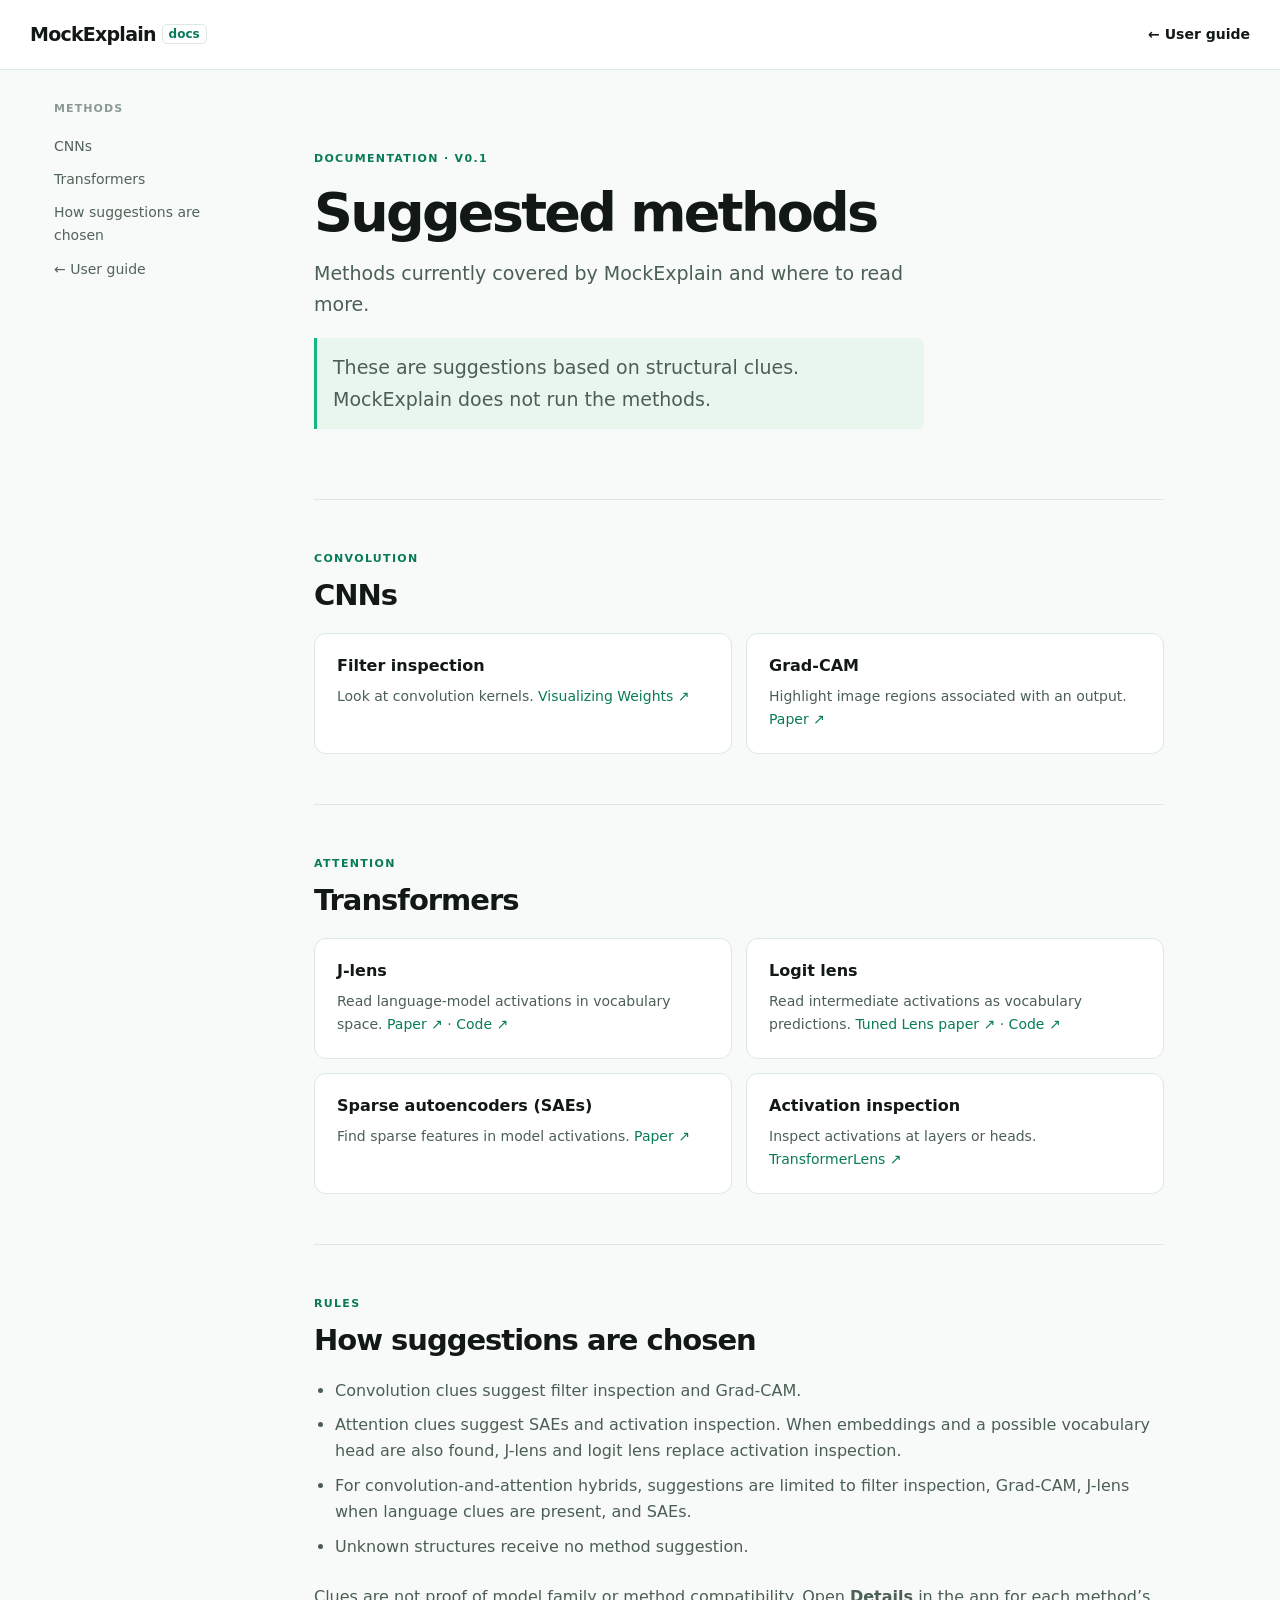
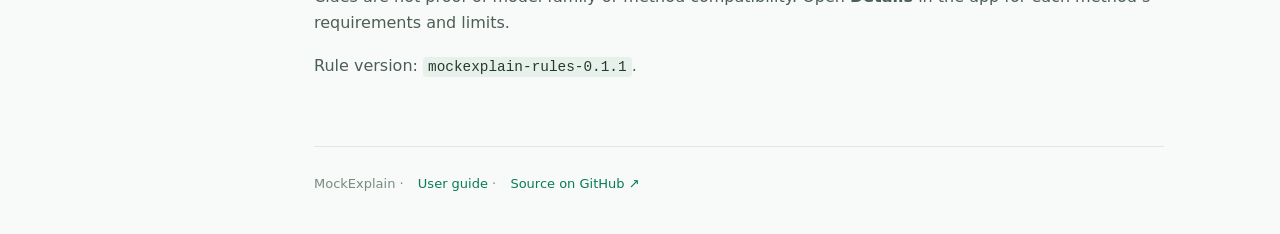
==== docs/methods.html @ 0af0177d "Document suggested interpretability methods" ====
<!doctype html>
<html lang="en">
<head>
  <meta charset="utf-8">
  <meta name="viewport" content="width=device-width, initial-scale=1">
  <meta name="theme-color" content="#f7faf8">
  <meta name="description" content="Interpretability methods currently suggested by MockExplain.">
  <title>Suggested methods · MockExplain</title>
  <link rel="stylesheet" href="style.css">
</head>
<body>
  <header class="topbar">
    <a class="brand" href="index.html">MockExplain <span>docs</span></a>
    <a href="index.html">← User guide</a>
  </header>
  <div class="layout" id="top">
    <nav aria-label="On this page">
      <p>Methods</p>
      <a href="#cnn">CNNs</a>
      <a href="#transformers">Transformers</a>
      <a href="#selection">How suggestions are chosen</a>
      <a href="index.html">← User guide</a>
    </nav>
    <main>
      <section class="intro">
        <div class="eyebrow">DOCUMENTATION · V0.1</div>
        <h1>Suggested methods</h1>
        <p>Methods currently covered by MockExplain and where to read more.</p>
        <p class="note">These are suggestions based on structural clues. MockExplain does not run the methods.</p>
      </section>
      <section id="cnn">
        <div class="section-label">CONVOLUTION</div><h2>CNNs</h2>
        <div class="feature-grid">
          <article><h3>Filter inspection</h3><p>Look at convolution kernels. <a href="https://distill.pub/2020/circuits/visualizing-weights/">Visualizing Weights ↗</a></p></article>
          <article><h3>Grad-CAM</h3><p>Highlight image regions associated with an output. <a href="https://arxiv.org/abs/1610.02391">Paper ↗</a></p></article>
        </div>
      </section>
      <section id="transformers">
        <div class="section-label">ATTENTION</div><h2>Transformers</h2>
        <div class="feature-grid">
          <article><h3>J-lens</h3><p>Read language-model activations in vocabulary space. <a href="https://arxiv.org/abs/2607.15495">Paper ↗</a> · <a href="https://github.com/anthropics/jacobian-lens">Code ↗</a></p></article>
          <article><h3>Logit lens</h3><p>Read intermediate activations as vocabulary predictions. <a href="https://arxiv.org/abs/2303.08112">Tuned Lens paper ↗</a> · <a href="https://github.com/AlignmentResearch/tuned-lens/blob/main/tuned_lens/nn/lenses.py">Code ↗</a></p></article>
          <article><h3>Sparse autoencoders (SAEs)</h3><p>Find sparse features in model activations. <a href="https://arxiv.org/abs/2309.08600">Paper ↗</a></p></article>
          <article><h3>Activation inspection</h3><p>Inspect activations at layers or heads. <a href="https://github.com/TransformerLensOrg/TransformerLens">TransformerLens ↗</a></p></article>
        </div>
      </section>
      <section id="selection">
        <div class="section-label">RULES</div><h2>How suggestions are chosen</h2>
        <ul>
          <li>Convolution clues suggest filter inspection and Grad-CAM.</li>
          <li>Attention clues suggest SAEs and activation inspection. When embeddings and a possible vocabulary head are also found, J-lens and logit lens replace activation inspection.</li>
          <li>For convolution-and-attention hybrids, suggestions are limited to filter inspection, Grad-CAM, J-lens when language clues are present, and SAEs.</li>
          <li>Unknown structures receive no method suggestion.</li>
        </ul>
        <p>Clues are not proof of model family or method compatibility. Open <strong>Details</strong> in the app for each method’s requirements and limits.</p>
        <p>Rule version: <code>mockexplain-rules-0.1.1</code>.</p>
      </section>
      <footer>MockExplain · <a href="index.html">User guide</a> · <a href="https://github.com/phamtrongthang123/MockExplain">Source on GitHub ↗</a></footer>
    </main>
  </div>
</body>
</html>
---- docs/style.css ----
:root{color-scheme:light;--ink:#111815;--muted:#607068;--green:#087b58;--line:#dce8e0;--bg:#f7faf8}*{box-sizing:border-box}html{scroll-behavior:smooth;scroll-padding-top:5rem}body{margin:0;background:var(--bg);color:var(--ink);font:16px/1.65 system-ui,-apple-system,BlinkMacSystemFont,"Segoe UI",sans-serif}a{color:var(--green);text-decoration:none}a:hover{text-decoration:underline}.topbar{height:70px;background:#fff;border-bottom:1px solid var(--line);display:flex;align-items:center;justify-content:space-between;padding:0 max(24px,calc((100vw - 1220px)/2));position:sticky;top:0;z-index:1}.topbar>a:last-child{font-size:14px;font-weight:650;color:var(--ink)}.brand{font-weight:800;font-size:19px;letter-spacing:-.04em;color:var(--ink)}.brand span{color:var(--green);font-size:12px;letter-spacing:0;font-weight:700;border:1px solid var(--line);border-radius:5px;padding:2px 6px;vertical-align:middle}.layout{max-width:1220px;margin:auto;display:grid;grid-template-columns:190px minmax(0,1fr);gap:70px;padding:0 24px}nav{position:sticky;top:100px;align-self:start;display:flex;flex-direction:column;gap:10px;font-size:14px}nav p{color:#8b9a92;font-weight:700;font-size:11px;letter-spacing:.1em;text-transform:uppercase;margin:0 0 7px}nav a{color:#52635a}main{max-width:850px;min-width:0}section{padding:50px 0;border-bottom:1px solid var(--line)}section.intro{padding:80px 0 70px}.eyebrow,.section-label{font-size:11px;font-weight:750;letter-spacing:.12em;color:var(--green)}h1{font-size:clamp(34px,5vw,54px);line-height:1.1;letter-spacing:-.05em;margin:15px 0}h2{font-size:29px;line-height:1.2;letter-spacing:-.035em;margin:10px 0 20px}h3{font-size:16px;line-height:1.3;margin:0 0 8px}p{margin:0 0 16px;color:#4c5f54}.intro>p{font-size:19px;max-width:610px}.actions{display:flex;gap:10px;flex-wrap:wrap;margin-top:28px}.button{display:inline-flex;gap:24px;align-items:center;background:white;border:1px solid #d3e2d8;border-radius:8px;color:var(--ink);font-size:14px;font-weight:700;padding:10px 16px}.button:hover{text-decoration:none;border-color:#8ab7a1}.button.primary{background:#10b981;color:#092d21;border-color:#10b981}.feature-grid{display:grid;grid-template-columns:repeat(2,minmax(0,1fr));gap:14px}.feature-grid article{border:1px solid var(--line);border-radius:12px;background:#fff;padding:22px}.feature-grid article span{font-size:12px;font-weight:750;color:var(--green);display:block;margin-bottom:15px}.feature-grid p{font-size:14px;margin:0}.note{background:#e9f6ee;border-left:3px solid #10b981;padding:14px 16px;border-radius:0 7px 7px 0;margin:18px 0 0;font-size:14px}pre{overflow:auto;background:#18251e;color:#e6f8ec;padding:20px;border-radius:10px;font-size:14px;line-height:1.8;margin:18px 0}code{font-family:ui-monospace,SFMono-Regular,Consolas,monospace;font-size:.9em}p code,li code{background:#e8f0eb;padding:2px 5px;border-radius:4px;color:#213c2c}kbd{font:inherit;font-size:.8em;background:white;border:1px solid #cfded3;border-radius:4px;padding:2px 5px}.steps{display:grid;gap:22px}.steps article{display:grid;grid-template-columns:34px 1fr;gap:14px}.step-number{height:30px;width:30px;display:grid;place-items:center;border-radius:8px;background:#e5f4eb;color:var(--green);font-size:13px;font-weight:800}.steps p:last-child{margin-bottom:0}ul{padding-left:21px;color:#4c5f54}li{padding:0 0 8px}footer{padding:26px 0 40px;font-size:13px;color:#788b7f}footer a{margin-left:10px}@media(max-width:700px){.topbar{height:60px}.layout{display:block;padding:0 20px}nav{position:static;display:flex;flex-direction:row;overflow:auto;white-space:nowrap;gap:16px;padding-top:20px}nav p{display:none}section.intro{padding:48px 0}section{padding:38px 0}.feature-grid{grid-template-columns:1fr}h1{font-size:38px}.intro>p{font-size:17px}}
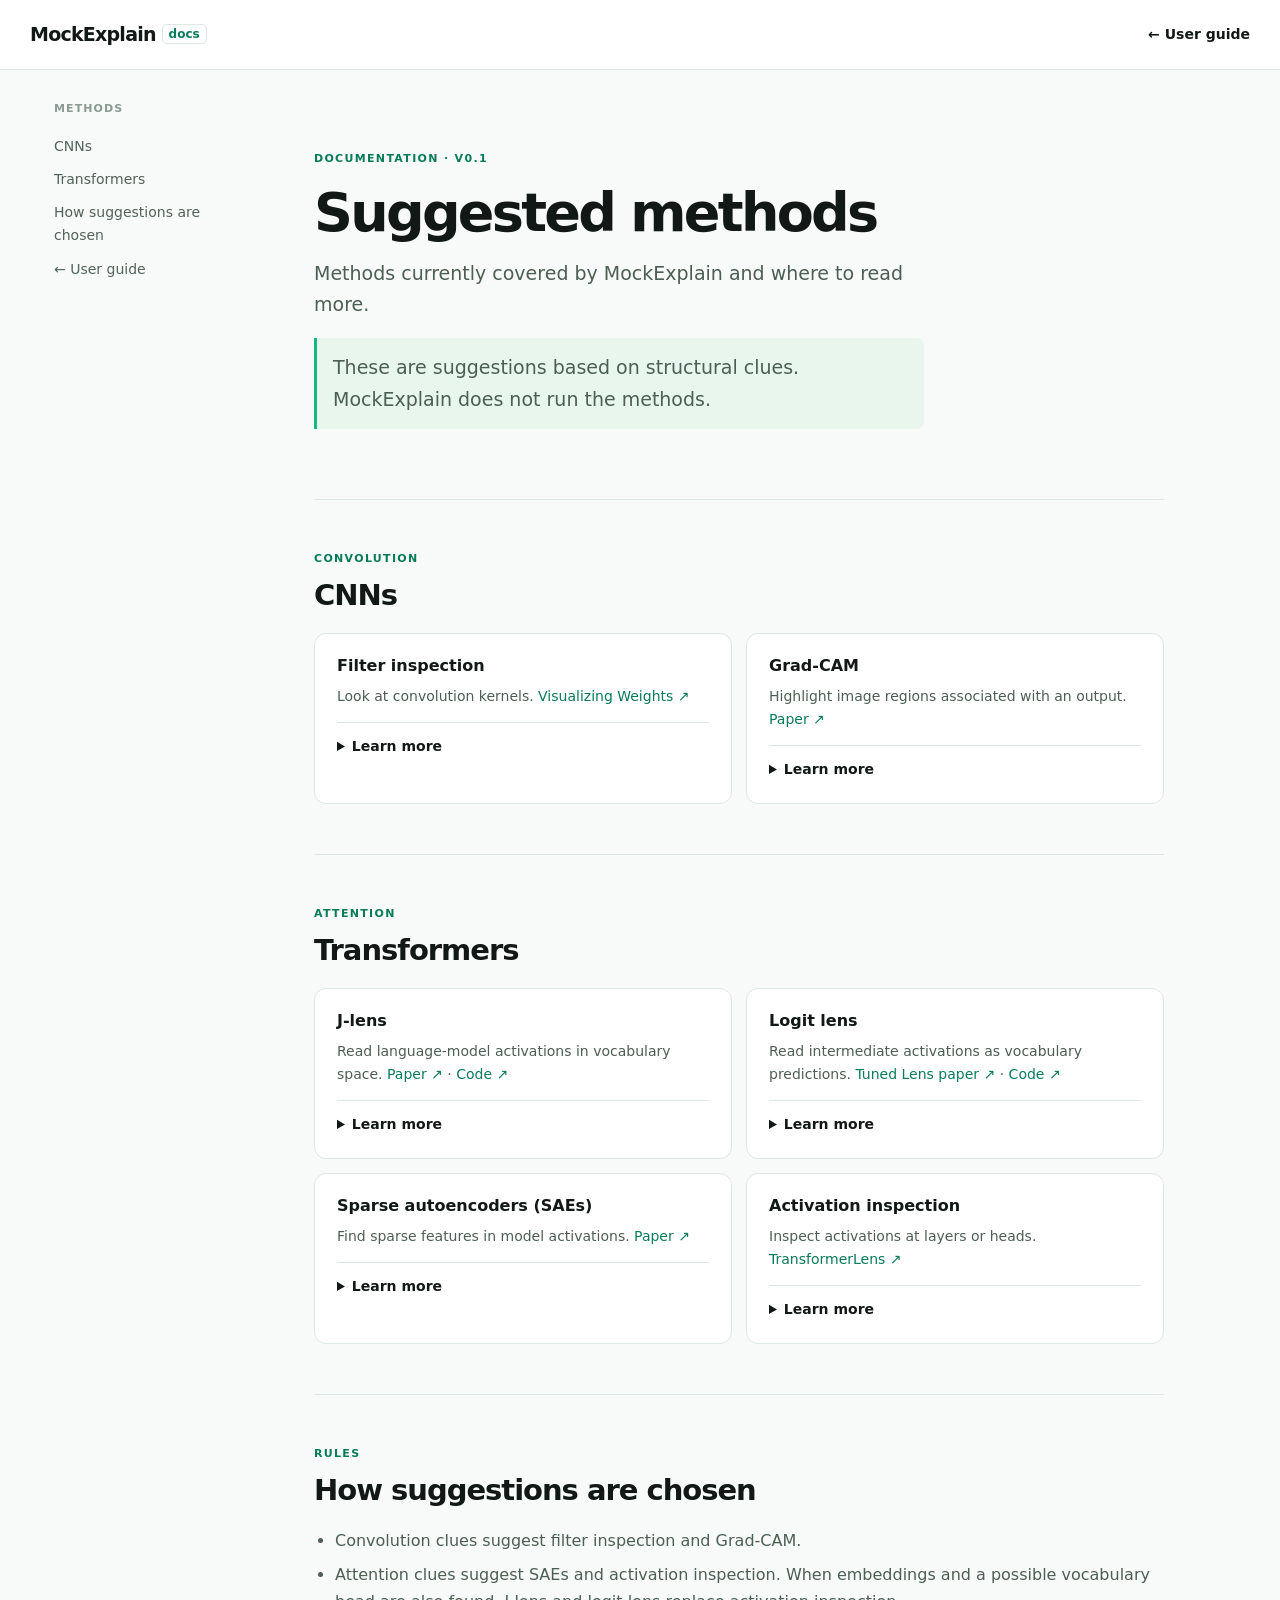
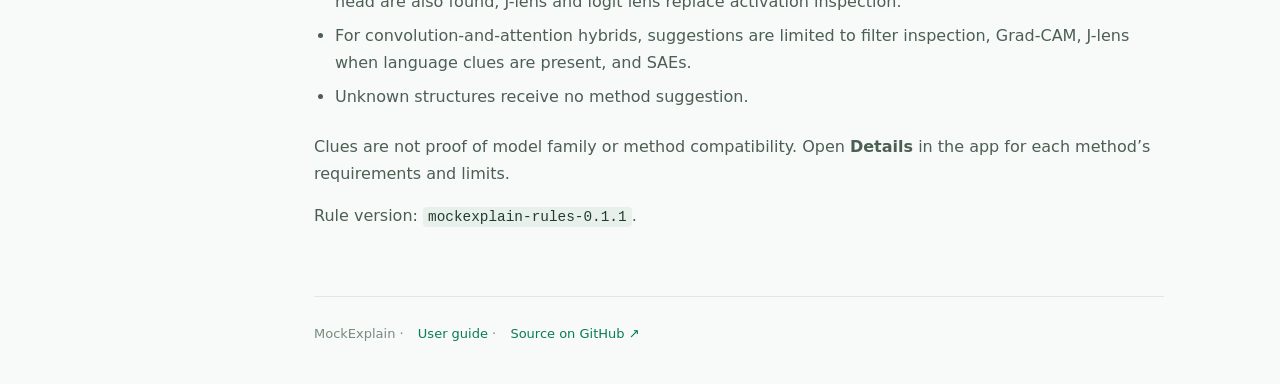
==== commit 4c74e4ea: "Explain suggested methods in documentation" ====
--- a/docs/methods.html
+++ b/docs/methods.html
@@ -31,17 +31,35 @@
       <section id="cnn">
         <div class="section-label">CONVOLUTION</div><h2>CNNs</h2>
         <div class="feature-grid">
-          <article><h3>Filter inspection</h3><p>Look at convolution kernels. <a href="https://distill.pub/2020/circuits/visualizing-weights/">Visualizing Weights ↗</a></p></article>
-          <article><h3>Grad-CAM</h3><p>Highlight image regions associated with an output. <a href="https://arxiv.org/abs/1610.02391">Paper ↗</a></p></article>
+          <article>
+            <h3>Filter inspection</h3><p>Look at convolution kernels. <a href="https://distill.pub/2020/circuits/visualizing-weights/">Visualizing Weights ↗</a></p>
+            <details><summary>Learn more</summary><p>A convolution filter is a small set of weights applied across an input. Visualizing first-layer filters can reveal patterns such as edges or colors. Later filters combine learned features and are harder to interpret by looking at weights alone.</p><p><strong>Needs:</strong> Convolution weights and their layout; no example input is required.</p></details>
+          </article>
+          <article>
+            <h3>Grad-CAM</h3><p>Highlight image regions associated with an output. <a href="https://arxiv.org/abs/1610.02391">Paper ↗</a></p>
+            <details><summary>Learn more</summary><p>For a chosen image and output, Grad-CAM uses gradients to weight convolutional feature maps and produces a heatmap. For example, it can show which parts of a photo are associated with a “cat” score.</p><p><strong>Needs:</strong> A runnable model, input, target output, feature maps, and gradients. The map is coarse and does not prove causation.</p></details>
+          </article>
         </div>
       </section>
       <section id="transformers">
         <div class="section-label">ATTENTION</div><h2>Transformers</h2>
         <div class="feature-grid">
-          <article><h3>J-lens</h3><p>Read language-model activations in vocabulary space. <a href="https://arxiv.org/abs/2607.15495">Paper ↗</a> · <a href="https://github.com/anthropics/jacobian-lens">Code ↗</a></p></article>
-          <article><h3>Logit lens</h3><p>Read intermediate activations as vocabulary predictions. <a href="https://arxiv.org/abs/2303.08112">Tuned Lens paper ↗</a> · <a href="https://github.com/AlignmentResearch/tuned-lens/blob/main/tuned_lens/nn/lenses.py">Code ↗</a></p></article>
-          <article><h3>Sparse autoencoders (SAEs)</h3><p>Find sparse features in model activations. <a href="https://arxiv.org/abs/2309.08600">Paper ↗</a></p></article>
-          <article><h3>Activation inspection</h3><p>Inspect activations at layers or heads. <a href="https://github.com/TransformerLensOrg/TransformerLens">TransformerLens ↗</a></p></article>
+          <article>
+            <h3>J-lens</h3><p>Read language-model activations in vocabulary space. <a href="https://arxiv.org/abs/2607.15495">Paper ↗</a> · <a href="https://github.com/anthropics/jacobian-lens">Code ↗</a></p>
+            <details><summary>Learn more</summary><p>The Jacobian lens maps an intermediate activation toward the model’s output space using an average of how later layers respond to small changes. It then ranks vocabulary tokens associated with that activation.</p><p><strong>Needs:</strong> A compatible model, tokenizer, input, activations, and a fitted lens. Its token readout is approximate and may miss concepts that span multiple tokens.</p></details>
+          </article>
+          <article>
+            <h3>Logit lens</h3><p>Read intermediate activations as vocabulary predictions. <a href="https://arxiv.org/abs/2303.08112">Tuned Lens paper ↗</a> · <a href="https://github.com/AlignmentResearch/tuned-lens/blob/main/tuned_lens/nn/lenses.py">Code ↗</a></p>
+            <details><summary>Learn more</summary><p>The logit lens applies the model’s output readout to an intermediate layer, giving a vocabulary distribution at that point. Comparing layers can show how a possible next-token prediction changes.</p><p><strong>Needs:</strong> A runnable language model, input, activations, and compatible output readout. Intermediate layers may use a different representation, so the readout can mislead. A tuned lens trains a separate translator to address this.</p></details>
+          </article>
+          <article>
+            <h3>Sparse autoencoders (SAEs)</h3><p>Find sparse features in model activations. <a href="https://arxiv.org/abs/2309.08600">Paper ↗</a></p>
+            <details><summary>Learn more</summary><p>An SAE learns to reconstruct activations using a larger set of features, with only a few active at once. Looking at examples that activate a feature can help a researcher form a hypothesis about what it represents.</p><p><strong>Needs:</strong> Representative activations and an SAE trained for the model and layer, or new training. Features can be ambiguous and depend on the training data.</p></details>
+          </article>
+          <article>
+            <h3>Activation inspection</h3><p>Inspect activations at layers or heads. <a href="https://github.com/TransformerLensOrg/TransformerLens">TransformerLens ↗</a></p>
+            <details><summary>Learn more</summary><p>Run inputs through the model and record intermediate values, such as layer activations or attention patterns. Comparing examples may reveal where a pattern appears or changes.</p><p><strong>Needs:</strong> A runnable model, representative inputs, and access to its internal activations. A pattern alone does not establish what caused the output.</p></details>
+          </article>
         </div>
       </section>
       <section id="selection">
--- a/docs/style.css
+++ b/docs/style.css
@@ -1 +1,2 @@
 :root{color-scheme:light;--ink:#111815;--muted:#607068;--green:#087b58;--line:#dce8e0;--bg:#f7faf8}*{box-sizing:border-box}html{scroll-behavior:smooth;scroll-padding-top:5rem}body{margin:0;background:var(--bg);color:var(--ink);font:16px/1.65 system-ui,-apple-system,BlinkMacSystemFont,"Segoe UI",sans-serif}a{color:var(--green);text-decoration:none}a:hover{text-decoration:underline}.topbar{height:70px;background:#fff;border-bottom:1px solid var(--line);display:flex;align-items:center;justify-content:space-between;padding:0 max(24px,calc((100vw - 1220px)/2));position:sticky;top:0;z-index:1}.topbar>a:last-child{font-size:14px;font-weight:650;color:var(--ink)}.brand{font-weight:800;font-size:19px;letter-spacing:-.04em;color:var(--ink)}.brand span{color:var(--green);font-size:12px;letter-spacing:0;font-weight:700;border:1px solid var(--line);border-radius:5px;padding:2px 6px;vertical-align:middle}.layout{max-width:1220px;margin:auto;display:grid;grid-template-columns:190px minmax(0,1fr);gap:70px;padding:0 24px}nav{position:sticky;top:100px;align-self:start;display:flex;flex-direction:column;gap:10px;font-size:14px}nav p{color:#8b9a92;font-weight:700;font-size:11px;letter-spacing:.1em;text-transform:uppercase;margin:0 0 7px}nav a{color:#52635a}main{max-width:850px;min-width:0}section{padding:50px 0;border-bottom:1px solid var(--line)}section.intro{padding:80px 0 70px}.eyebrow,.section-label{font-size:11px;font-weight:750;letter-spacing:.12em;color:var(--green)}h1{font-size:clamp(34px,5vw,54px);line-height:1.1;letter-spacing:-.05em;margin:15px 0}h2{font-size:29px;line-height:1.2;letter-spacing:-.035em;margin:10px 0 20px}h3{font-size:16px;line-height:1.3;margin:0 0 8px}p{margin:0 0 16px;color:#4c5f54}.intro>p{font-size:19px;max-width:610px}.actions{display:flex;gap:10px;flex-wrap:wrap;margin-top:28px}.button{display:inline-flex;gap:24px;align-items:center;background:white;border:1px solid #d3e2d8;border-radius:8px;color:var(--ink);font-size:14px;font-weight:700;padding:10px 16px}.button:hover{text-decoration:none;border-color:#8ab7a1}.button.primary{background:#10b981;color:#092d21;border-color:#10b981}.feature-grid{display:grid;grid-template-columns:repeat(2,minmax(0,1fr));gap:14px}.feature-grid article{border:1px solid var(--line);border-radius:12px;background:#fff;padding:22px}.feature-grid article span{font-size:12px;font-weight:750;color:var(--green);display:block;margin-bottom:15px}.feature-grid p{font-size:14px;margin:0}.note{background:#e9f6ee;border-left:3px solid #10b981;padding:14px 16px;border-radius:0 7px 7px 0;margin:18px 0 0;font-size:14px}pre{overflow:auto;background:#18251e;color:#e6f8ec;padding:20px;border-radius:10px;font-size:14px;line-height:1.8;margin:18px 0}code{font-family:ui-monospace,SFMono-Regular,Consolas,monospace;font-size:.9em}p code,li code{background:#e8f0eb;padding:2px 5px;border-radius:4px;color:#213c2c}kbd{font:inherit;font-size:.8em;background:white;border:1px solid #cfded3;border-radius:4px;padding:2px 5px}.steps{display:grid;gap:22px}.steps article{display:grid;grid-template-columns:34px 1fr;gap:14px}.step-number{height:30px;width:30px;display:grid;place-items:center;border-radius:8px;background:#e5f4eb;color:var(--green);font-size:13px;font-weight:800}.steps p:last-child{margin-bottom:0}ul{padding-left:21px;color:#4c5f54}li{padding:0 0 8px}footer{padding:26px 0 40px;font-size:13px;color:#788b7f}footer a{margin-left:10px}@media(max-width:700px){.topbar{height:60px}.layout{display:block;padding:0 20px}nav{position:static;display:flex;flex-direction:row;overflow:auto;white-space:nowrap;gap:16px;padding-top:20px}nav p{display:none}section.intro{padding:48px 0}section{padding:38px 0}.feature-grid{grid-template-columns:1fr}h1{font-size:38px}.intro>p{font-size:17px}}
+.feature-grid details{margin-top:14px;padding-top:12px;border-top:1px solid var(--line);font-size:14px}.feature-grid summary{cursor:pointer;font-weight:700;color:var(--ink)}.feature-grid details p{margin-top:12px}
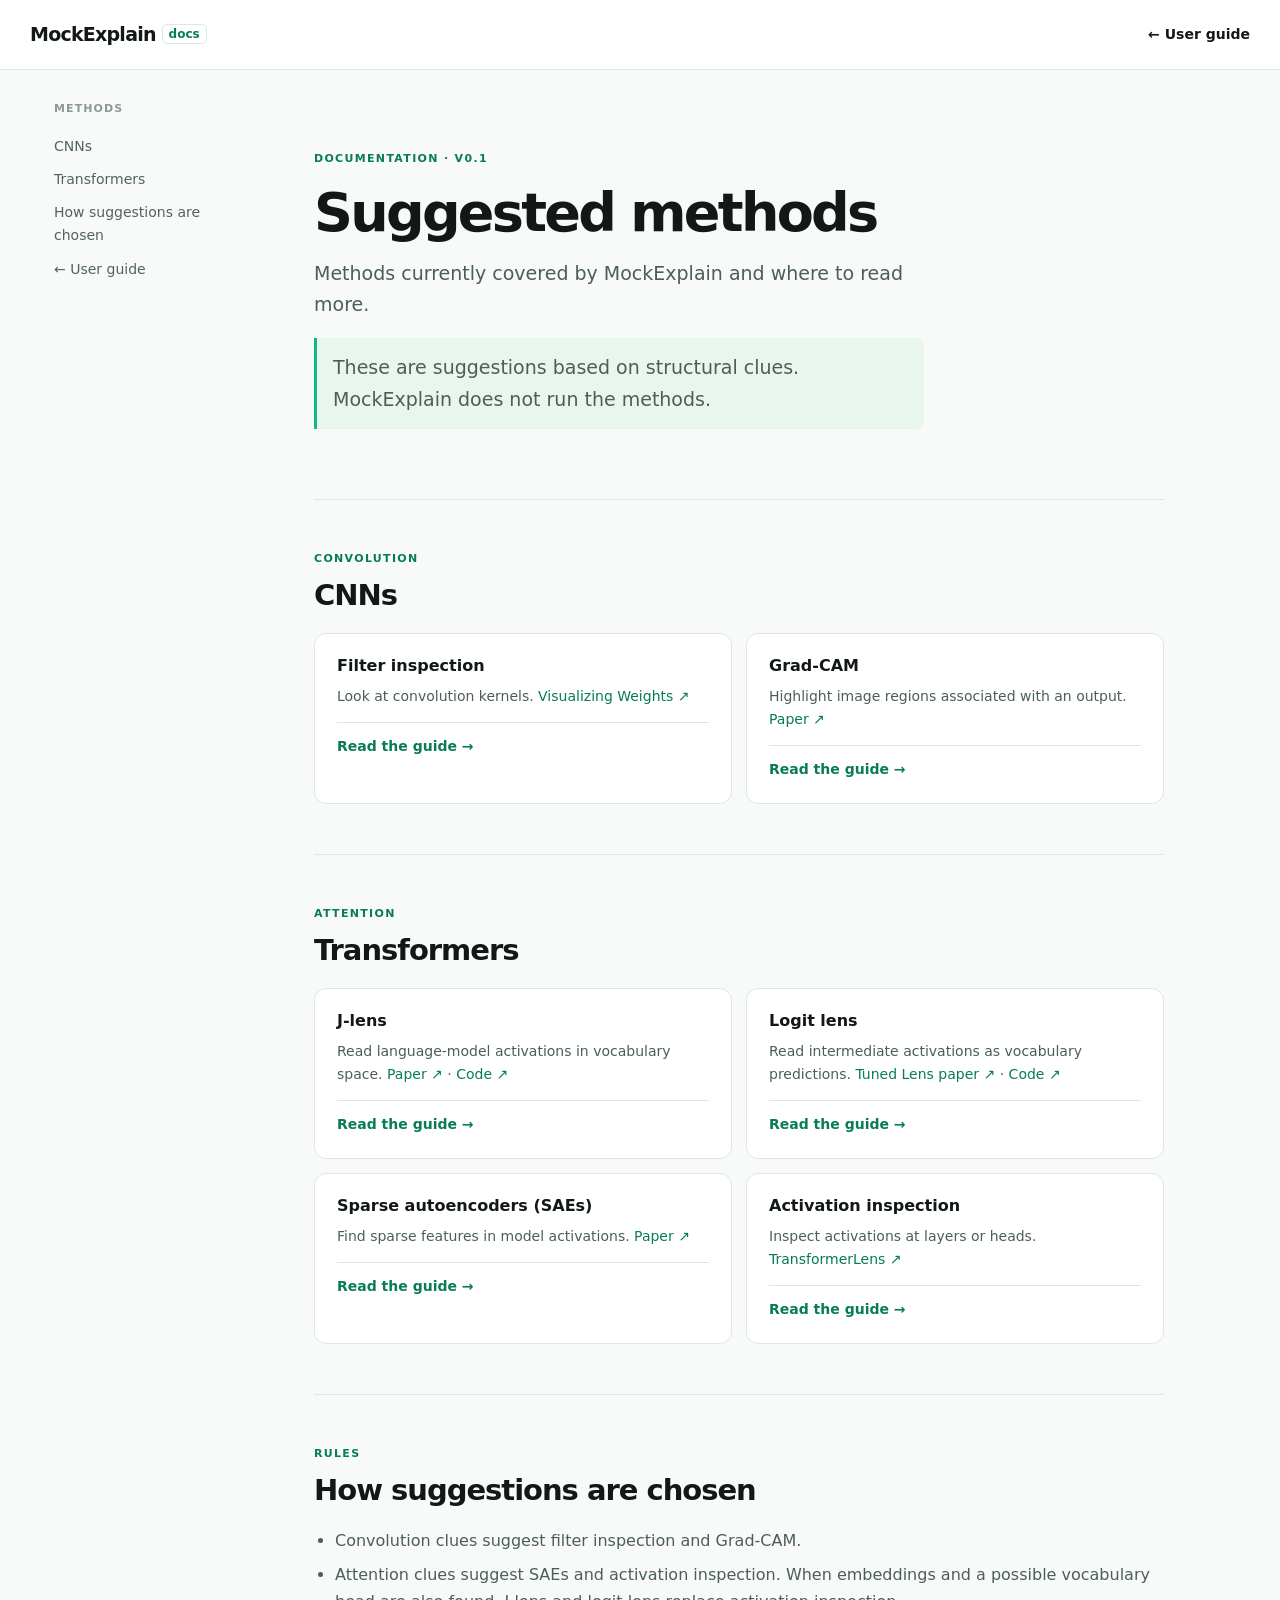
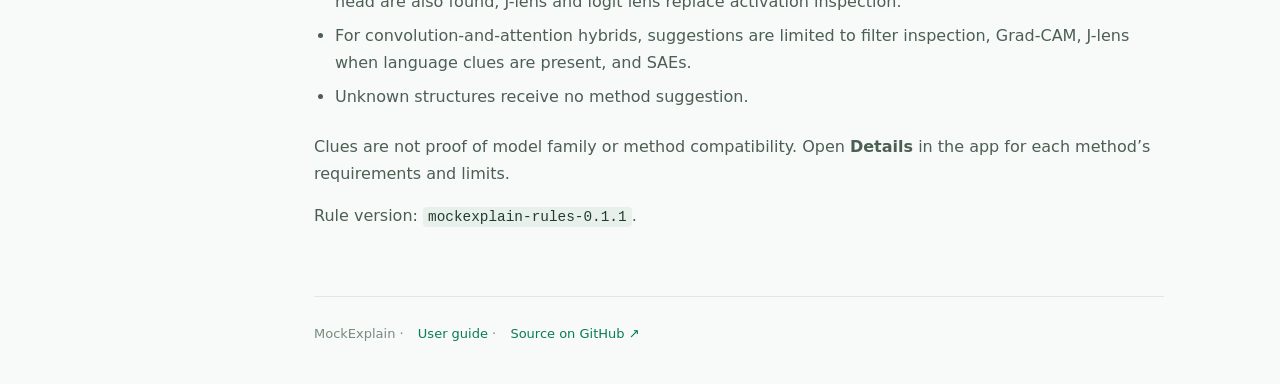
==== commit 27ee4ccd: "Add illustrated method guides with simple math" ====
--- a/docs/methods.html
+++ b/docs/methods.html
@@ -33,11 +33,11 @@
         <div class="feature-grid">
           <article>
             <h3>Filter inspection</h3><p>Look at convolution kernels. <a href="https://distill.pub/2020/circuits/visualizing-weights/">Visualizing Weights ↗</a></p>
-            <details><summary>Learn more</summary><p>A convolution filter is a small set of weights applied across an input. Visualizing first-layer filters can reveal patterns such as edges or colors. Later filters combine learned features and are harder to interpret by looking at weights alone.</p><p><strong>Needs:</strong> Convolution weights and their layout; no example input is required.</p></details>
+            <p class="article-link"><a href="methods/filter-inspection.html">Read the guide →</a></p>
           </article>
           <article>
             <h3>Grad-CAM</h3><p>Highlight image regions associated with an output. <a href="https://arxiv.org/abs/1610.02391">Paper ↗</a></p>
-            <details><summary>Learn more</summary><p>For a chosen image and output, Grad-CAM uses gradients to weight convolutional feature maps and produces a heatmap. For example, it can show which parts of a photo are associated with a “cat” score.</p><p><strong>Needs:</strong> A runnable model, input, target output, feature maps, and gradients. The map is coarse and does not prove causation.</p></details>
+            <p class="article-link"><a href="methods/grad-cam.html">Read the guide →</a></p>
           </article>
         </div>
       </section>
@@ -46,19 +46,19 @@
         <div class="feature-grid">
           <article>
             <h3>J-lens</h3><p>Read language-model activations in vocabulary space. <a href="https://arxiv.org/abs/2607.15495">Paper ↗</a> · <a href="https://github.com/anthropics/jacobian-lens">Code ↗</a></p>
-            <details><summary>Learn more</summary><p>The Jacobian lens maps an intermediate activation toward the model’s output space using an average of how later layers respond to small changes. It then ranks vocabulary tokens associated with that activation.</p><p><strong>Needs:</strong> A compatible model, tokenizer, input, activations, and a fitted lens. Its token readout is approximate and may miss concepts that span multiple tokens.</p></details>
+            <p class="article-link"><a href="methods/j-lens.html">Read the guide →</a></p>
           </article>
           <article>
             <h3>Logit lens</h3><p>Read intermediate activations as vocabulary predictions. <a href="https://arxiv.org/abs/2303.08112">Tuned Lens paper ↗</a> · <a href="https://github.com/AlignmentResearch/tuned-lens/blob/main/tuned_lens/nn/lenses.py">Code ↗</a></p>
-            <details><summary>Learn more</summary><p>The logit lens applies the model’s output readout to an intermediate layer, giving a vocabulary distribution at that point. Comparing layers can show how a possible next-token prediction changes.</p><p><strong>Needs:</strong> A runnable language model, input, activations, and compatible output readout. Intermediate layers may use a different representation, so the readout can mislead. A tuned lens trains a separate translator to address this.</p></details>
+            <p class="article-link"><a href="methods/logit-lens.html">Read the guide →</a></p>
           </article>
           <article>
             <h3>Sparse autoencoders (SAEs)</h3><p>Find sparse features in model activations. <a href="https://arxiv.org/abs/2309.08600">Paper ↗</a></p>
-            <details><summary>Learn more</summary><p>An SAE learns to reconstruct activations using a larger set of features, with only a few active at once. Looking at examples that activate a feature can help a researcher form a hypothesis about what it represents.</p><p><strong>Needs:</strong> Representative activations and an SAE trained for the model and layer, or new training. Features can be ambiguous and depend on the training data.</p></details>
+            <p class="article-link"><a href="methods/sparse-autoencoders.html">Read the guide →</a></p>
           </article>
           <article>
             <h3>Activation inspection</h3><p>Inspect activations at layers or heads. <a href="https://github.com/TransformerLensOrg/TransformerLens">TransformerLens ↗</a></p>
-            <details><summary>Learn more</summary><p>Run inputs through the model and record intermediate values, such as layer activations or attention patterns. Comparing examples may reveal where a pattern appears or changes.</p><p><strong>Needs:</strong> A runnable model, representative inputs, and access to its internal activations. A pattern alone does not establish what caused the output.</p></details>
+            <p class="article-link"><a href="methods/activation-inspection.html">Read the guide →</a></p>
           </article>
         </div>
       </section>
--- a/docs/style.css
+++ b/docs/style.css
@@ -1,2 +1,3 @@
 :root{color-scheme:light;--ink:#111815;--muted:#607068;--green:#087b58;--line:#dce8e0;--bg:#f7faf8}*{box-sizing:border-box}html{scroll-behavior:smooth;scroll-padding-top:5rem}body{margin:0;background:var(--bg);color:var(--ink);font:16px/1.65 system-ui,-apple-system,BlinkMacSystemFont,"Segoe UI",sans-serif}a{color:var(--green);text-decoration:none}a:hover{text-decoration:underline}.topbar{height:70px;background:#fff;border-bottom:1px solid var(--line);display:flex;align-items:center;justify-content:space-between;padding:0 max(24px,calc((100vw - 1220px)/2));position:sticky;top:0;z-index:1}.topbar>a:last-child{font-size:14px;font-weight:650;color:var(--ink)}.brand{font-weight:800;font-size:19px;letter-spacing:-.04em;color:var(--ink)}.brand span{color:var(--green);font-size:12px;letter-spacing:0;font-weight:700;border:1px solid var(--line);border-radius:5px;padding:2px 6px;vertical-align:middle}.layout{max-width:1220px;margin:auto;display:grid;grid-template-columns:190px minmax(0,1fr);gap:70px;padding:0 24px}nav{position:sticky;top:100px;align-self:start;display:flex;flex-direction:column;gap:10px;font-size:14px}nav p{color:#8b9a92;font-weight:700;font-size:11px;letter-spacing:.1em;text-transform:uppercase;margin:0 0 7px}nav a{color:#52635a}main{max-width:850px;min-width:0}section{padding:50px 0;border-bottom:1px solid var(--line)}section.intro{padding:80px 0 70px}.eyebrow,.section-label{font-size:11px;font-weight:750;letter-spacing:.12em;color:var(--green)}h1{font-size:clamp(34px,5vw,54px);line-height:1.1;letter-spacing:-.05em;margin:15px 0}h2{font-size:29px;line-height:1.2;letter-spacing:-.035em;margin:10px 0 20px}h3{font-size:16px;line-height:1.3;margin:0 0 8px}p{margin:0 0 16px;color:#4c5f54}.intro>p{font-size:19px;max-width:610px}.actions{display:flex;gap:10px;flex-wrap:wrap;margin-top:28px}.button{display:inline-flex;gap:24px;align-items:center;background:white;border:1px solid #d3e2d8;border-radius:8px;color:var(--ink);font-size:14px;font-weight:700;padding:10px 16px}.button:hover{text-decoration:none;border-color:#8ab7a1}.button.primary{background:#10b981;color:#092d21;border-color:#10b981}.feature-grid{display:grid;grid-template-columns:repeat(2,minmax(0,1fr));gap:14px}.feature-grid article{border:1px solid var(--line);border-radius:12px;background:#fff;padding:22px}.feature-grid article span{font-size:12px;font-weight:750;color:var(--green);display:block;margin-bottom:15px}.feature-grid p{font-size:14px;margin:0}.note{background:#e9f6ee;border-left:3px solid #10b981;padding:14px 16px;border-radius:0 7px 7px 0;margin:18px 0 0;font-size:14px}pre{overflow:auto;background:#18251e;color:#e6f8ec;padding:20px;border-radius:10px;font-size:14px;line-height:1.8;margin:18px 0}code{font-family:ui-monospace,SFMono-Regular,Consolas,monospace;font-size:.9em}p code,li code{background:#e8f0eb;padding:2px 5px;border-radius:4px;color:#213c2c}kbd{font:inherit;font-size:.8em;background:white;border:1px solid #cfded3;border-radius:4px;padding:2px 5px}.steps{display:grid;gap:22px}.steps article{display:grid;grid-template-columns:34px 1fr;gap:14px}.step-number{height:30px;width:30px;display:grid;place-items:center;border-radius:8px;background:#e5f4eb;color:var(--green);font-size:13px;font-weight:800}.steps p:last-child{margin-bottom:0}ul{padding-left:21px;color:#4c5f54}li{padding:0 0 8px}footer{padding:26px 0 40px;font-size:13px;color:#788b7f}footer a{margin-left:10px}@media(max-width:700px){.topbar{height:60px}.layout{display:block;padding:0 20px}nav{position:static;display:flex;flex-direction:row;overflow:auto;white-space:nowrap;gap:16px;padding-top:20px}nav p{display:none}section.intro{padding:48px 0}section{padding:38px 0}.feature-grid{grid-template-columns:1fr}h1{font-size:38px}.intro>p{font-size:17px}}
-.feature-grid details{margin-top:14px;padding-top:12px;border-top:1px solid var(--line);font-size:14px}.feature-grid summary{cursor:pointer;font-weight:700;color:var(--ink)}.feature-grid details p{margin-top:12px}
+.article-page{max-width:760px;margin:0 auto;padding:0 24px}.article-page .article-back{margin:40px 0 22px;font-size:14px}.article-page h1{margin:14px 0}.article-lead{font-size:19px}.article-page article{margin-top:35px}.article-page article h2{font-size:23px;margin:35px 0 12px}.article-page article p{line-height:1.75}.equation{overflow-x:auto;white-space:nowrap;background:#e9f6ee;border-left:3px solid #10b981;border-radius:0 7px 7px 0;margin:14px 0;padding:14px 18px;font-size:17px;color:#20392b}.article-sources{margin-top:38px;padding-top:20px;border-top:1px solid var(--line);font-size:14px;color:#4c5f54}.article-page footer{margin-top:30px;border-top:1px solid var(--line)}
+.feature-grid .article-link{margin-top:14px;padding-top:12px;border-top:1px solid var(--line);font-weight:700}
